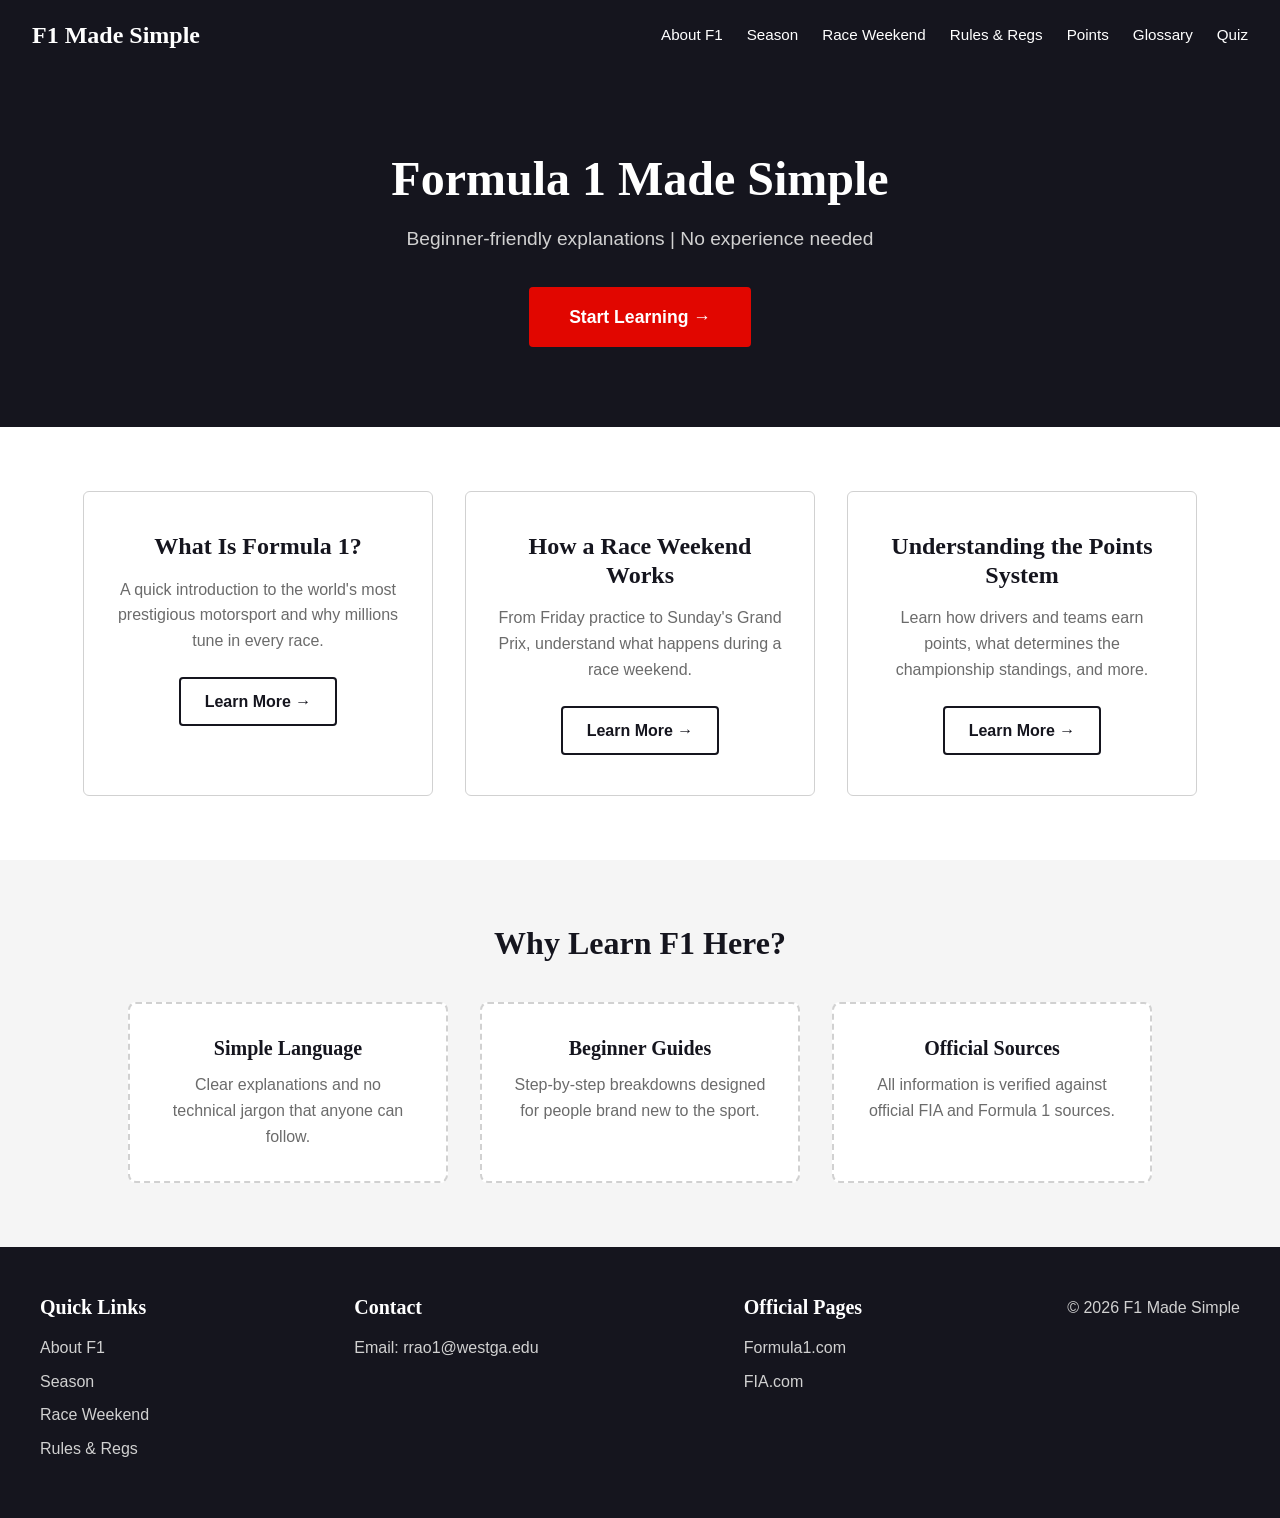
==== index.html @ bdc01662 "Inital Files Upload (Capstone Project Update #1 of 2)" ====
<!DOCTYPE html>
<html lang="en">

<head>
    <meta charset="UTF-8">
    <meta name="viewport" content="width=device-width, initial-scale=1.0">
    <title>F1 Made Simple | Home</title>
    <link rel="stylesheet" href="project.css">
</head>

<body>

    <!-- Navigation Bar -->
    <nav>
        <a href="index.html" class="nav-logo">F1 Made Simple</a>
        <ul>
            <li><a href="about.html">About F1</a></li>
            <li><a href="season.html">Season</a></li>
            <li><a href="raceweekend.html">Race Weekend</a></li>
            <li><a href="rules.html">Rules &amp; Regs</a></li>
            <li><a href="points.html">Points</a></li>
            <li><a href="glossary.html">Glossary</a></li>
            <li><a href="quiz.html">Quiz</a></li>
        </ul>
    </nav>

    <!-- Header -->
    <header class="hero">
        <h1>Formula 1 Made Simple</h1>
        <p>Beginner-friendly explanations | No experience needed</p>
        <a href="about.html" class="btn">Start Learning &rarr;</a>
    </header>

    <!-- Main Content -->
    <main>
        <!-- Section 1: Features -->
        <section class="features">
            <div class="card">
                <h3>What Is Formula 1?</h3>
                <p>A quick introduction to the world's most prestigious motorsport and why millions tune in every race.</p>
                <a href="about.html" class="btn-outline">Learn More &rarr;</a>
            </div>
            <div class="card">
                <h3>How a Race Weekend Works</h3>
                <p>From Friday practice to Sunday's Grand Prix, understand what happens during a race weekend.</p>
                <a href="raceweekend.html" class="btn-outline">Learn More &rarr;</a>
            </div>
            <div class="card">
                <h3>Understanding the Points System</h3>
                <p>Learn how drivers and teams earn points, what determines the championship standings, and more.</p>
                <a href="points.html" class="btn-outline">Learn More &rarr;</a>
            </div>
        </section>

        <!-- Section 2: Why learn F1 Here -->
        <section class="why-section">
            <h2>Why Learn F1 Here?</h2>
            <div class="why-cards">
                <div class="why-card">
                    <h4>Simple Language</h4>
                    <p>Clear explanations and no technical jargon that anyone can follow.</p>
                </div>
                <div class="why-card">
                    <h4>Beginner Guides</h4>
                    <p>Step-by-step breakdowns designed for people brand new to the sport.</p>
                </div>
                <div class="why-card">
                    <h4>Official Sources</h4>
                    <p>All information is verified against official FIA and Formula 1 sources.</p>
                </div>
            </div>
        </section>
    </main>
    
    <!-- Footer -->
    <footer>
        <div class="footer-content">
            <div class="footer-col">
                <h4>Quick Links</h4>
                <ul>
                    <li><a href="about.html">About F1</a></li>
                    <li><a href="season.html">Season</a></li>
                    <li><a href="raceweekend.html">Race Weekend</a></li>
                    <li><a href="rules.html">Rules &amp; Regs</a></li>
                </ul>
            </div>
            <div class="footer-col">
                <h4>Contact</h4>
                <p>Email: <a href="mailto:rrao1@westga.edu">rrao1@westga.edu</a></p>
            </div>
            <div class="footer-col">
                <h4>Official Pages</h4>
                <ul>
                    <li><a href="https://www.formula1.com" target="_blank">Formula1.com</a></li>
                    <li><a href="https://www.fia.com" target="_blank">FIA.com</a></li>
                </ul>
            </div>
            <div class="footer-col">
                <p>&copy; 2026 F1 Made Simple</p>
            </div>
        </div>
    </footer>
</body>

</html>
---- project.css ----
:root {
    --f1-red: #E10600;
    --f1-red-dark: #B20000;
    --f1-dark: #15151E;
    --f1-dark-lighter: #1A1A2E;

    --white: #FFFFFF;
    --light-gray: #F5F5F5;
    --medium-gray: #D1D1D1;
    --dark-gray: #6B6B6B;

    --font-heading: Georgia, 'Times New Roman', serif;
    --font-body: 'Segoe UI', Tahoma, Geneva, Verdana, sans-serif;
}

* {
    box-sizing: border-box;
    margin: 0;
    padding: 0;
}

html {
    scroll-behavior: smooth;
    scroll-padding-top: 80px;
}

body {
    font-family: var(--font-body);
    font-size: 16px;
    line-height: 1.6;
    color: var(--f1-dark-lighter);
    background-color: var(--white);
}

h1,
h2,
h3,
h4,
h5,
h6 {
    font-family: var(--font-heading);
    font-weight: 700;
    line-height: 1.2;
    color: var(--f1-dark);
}

h1 {
    font-size: 2.5rem;
}

h2 {
    font-size: 2rem;
}

h3 {
    font-size: 1.5rem;
}

h4 {
    font-size: 1.25rem;
}

p {
    margin-bottom: 1rem;
}

a {
    color: var(--f1-red-dark);
    text-decoration: none;
}

a:hover {
    color: var(--f1-red);
    text-decoration: underline;
}

ul,
ol {
    padding-left: 1.5rem;
}

/*NAV BAR*/

nav {
    display: flex;
    align-items: center;
    justify-content: space-between;
    padding: 1rem 2rem;
    background-color: var(--f1-dark);
    position: sticky;
    top: 0;
    z-index: 100;
}

.nav-logo {
    font-family: var(--font-heading);
    font-size: 1.5rem;
    font-weight: 900;
    color: var(--white);
}

.nav-logo:hover {
    color: var(--f1-red);
    text-decoration: none;
}

nav ul {
    display: flex;
    list-style: none;
    gap: 1.5rem;
    padding: 0;
}

nav ul li a {
    color: var(--white);
    font-weight: 500;
    font-size: 0.95rem;
    padding: 0.5rem 0;
    border-bottom: 2px solid transparent;
    transition: border-color 0.3s, color 0.3s;
}

nav ul li a:hover {
    color: var(--f1-red);
    border-bottom: 2px solid var(--f1-red);
    text-decoration: none;
}

nav ul li a:focus {
    color: var(--f1-red);
    border-bottom: 2px solid var(--f1-red);
    text-decoration: none;
    outline: 2px solid var(--f1-red);
    outline-offset: 2px;
}

/*BUTTONS*/
.btn {
    display: inline-block;
    background-color: var(--f1-red);
    color: var(--white);
    padding: 1rem 2.5rem;
    font-size: 1.1rem;
    font-weight: 700;
    border-radius: 4px;
    transition: background-color 0.3s;
}

.btn:hover {
    background-color: var(--f1-red-dark);
    color: var(--white);
    text-decoration: none;
}

.btn-outline {
    display: inline-block;
    border: 2px solid var(--f1-dark);
    color: var(--f1-dark);
    padding: 0.6rem 1.5rem;
    font-weight: 600;
    border-radius: 4px;
    transition: background-color 0.3s, color 0.3s;
}

.btn-outline:hover {
    background-color: var(--f1-dark);
    color: var(--white);
    text-decoration: none;
}

/*FOOTER*/
footer {
    background-color: var(--f1-dark);
    color: var(--white);
    padding: 3rem 2rem;
}

.footer-content {
    display: flex;
    justify-content: space-between;
    max-width: 1200px;
    margin: 0 auto;
}

.footer-col h4 {
    color: var(--white);
    margin-bottom: 1rem;
}

.footer-col ul {
    list-style: none;
    padding: 0;
}

.footer-col ul li {
    margin-bottom: 0.5rem;
}

.footer-col a {
    color: var(--medium-gray);
}

.footer-col a:hover {
    color: var(--f1-red);
    text-decoration: none;
}

.footer-col p {
    color: var(--medium-gray);
}

/*BREADCRUMB*/
.breadcrumb {
    padding: 1rem 2rem;
    font-size: 0.9rem;
    color: var(--dark-gray);
    background-color: var(--light-gray);
}

.breadcrumb a {
    color: var(--dark-gray);
}

.breadcrumb a:hover {
    color: var(--f1-red);
}

/*CONTENT PAGE HEADER*/
.page-header {
    padding: 2rem 2rem 1rem;
}

.page-header h1 {
    font-size: 2.5rem;
}

/*CONTENT PAGE LAYOUT*/
.content-wrapper {
    display: flex;
    gap: 2rem;
    padding: 2rem;
    max-width: 1200px;
    margin: 0 auto;
}

.content-main {
    flex: 3;
}

.content-sidebar {
    flex: 1;
    align-self: flex-start;
    position: sticky;
    top: 80px;
}

/*SIDEBAR BOXES*/
.sidebar-box {
    border: 1px solid var(--medium-gray);
    border-radius: 6px;
    padding: 1.5rem;
    margin-bottom: 1.5rem;
}

.sidebar-box h4 {
    margin-bottom: 1rem;
    font-size: 1rem;
    text-transform: uppercase;
    letter-spacing: 0.05em;
}

.sidebar-box ul {
    list-style: none;
    padding: 0;
}

.sidebar-box ul li {
    margin-bottom: 0.5rem;
}

.sidebar-box ul li a {
    color: var(--f1-dark-lighter);
    font-size: 0.95rem;
}

.sidebar-box ul li a:hover {
    color: var(--f1-red);
}

/*CALLOUT BOX (Key Facts / Important Rules)*/
.callout {
    background-color: var(--light-gray);
    border-left: 4px solid var(--f1-red);
    padding: 1.5rem;
    margin: 1.5rem 0;
    border-radius: 0 6px 6px 0;
}

.callout h4 {
    margin-bottom: 0.5rem;
}

/*BACK TO TOP BUTTON*/
.back-to-top {
    display: inline-block;
    margin: 2rem 0;
    font-weight: 600;
    color: var(--f1-dark);
}

.back-to-top:hover {
    color: var(--f1-red);
    text-decoration: none;
}

/*HOMEPAGE SPECIFIC STYLES*/

/*HERO SECTION*/
.hero {
    background-color: var(--f1-dark);
    color: var(--white);
    text-align: center;
    padding: 5rem 2rem;
}

.hero h1 {
    color: var(--white);
    font-size: 3rem;
    font-weight: 900;
    margin-bottom: 1rem;
}

.hero p {
    color: var(--medium-gray);
    font-size: 1.2rem;
    margin-bottom: 2rem;
}

.features {
    display: flex;
    justify-content: center;
    gap: 2rem;
    padding: 4rem 2rem;
}

.card {
    flex: 1;
    max-width: 350px;
    text-align: center;
    padding: 2.5rem 2rem;
    border: 1px solid var(--medium-gray);
    border-radius: 6px;
    transition: transform 0.3s, box-shadow 0.3s;
}

.card:hover {
    transform: translateY(-5px);
    box-shadow: 0 8px 20px rgba(0, 0, 0, 0.1);
}

.card h3 {
    margin-bottom: 1rem;
}

.card p {
    color: var(--dark-gray);
    margin-bottom: 1.5rem;
}

/*WHY SECTION*/
.why-section {
    background-color: var(--light-gray);
    text-align: center;
    padding: 4rem 2rem;
}

.why-section h2 {
    margin-bottom: 2.5rem;
}

.why-cards {
    display: flex;
    justify-content: center;
    gap: 2rem;
}

.why-card {
    flex: 1;
    max-width: 320px;
    padding: 2rem;
    border: 2px dashed var(--medium-gray);
    border-radius: 8px;
    background-color: var(--white);
}

.why-card h4 {
    margin-bottom: 0.75rem;
}

.why-card p {
    color: var(--dark-gray);
    margin-bottom: 0;
}

/*TABLE STYLES*/


.table-wrapper {
    overflow-x: auto;
    margin: 1.5rem 0;
}


table {
    width: 100%;
    border-collapse: collapse;
}


caption {
    font-size: 0.9rem;
    color: var(--f1-dark);
    text-align: left;
    padding-bottom: 0.75rem;
}


th {
    background-color: var(--f1-dark);
    color: var(--white);
    font-family: var(--font-heading);
    font-weight: 700;
    font-size: 0.9rem;
    text-transform: uppercase;
    letter-spacing: 0.05em;
    text-align: left;
    padding: 0.75rem 1rem;
}


td {
    padding: 0.65rem 1rem;
    border-bottom: 1px solid var(--medium-gray);
    font-size: 0.95rem;
    color: var(--f1-dark-lighter);
}


tbody tr:nth-child(even) {
    background-color: var(--light-gray);
}


tbody tr:hover {
    background-color: var(--medium-gray);
}


.sprint-row {
    border-left: 4px solid var(--f1-red);
}


.sprint-row td:last-child {
    color: var(--f1-red);
    font-weight: 700;
}

/*QUESTION FORM*/
.quiz-form {
    margin-top: 2.5rem;
}

.quiz-form h2 {
    margin-bottom: 0.5rem;
}

.quiz-form p {
    margin-bottom: 1.5rem;
}

.form-group {
    display: flex;
    flex-direction: column;
    margin-bottom: 1.25rem;
}

.form-group label {
    font-weight: 600;
    margin-bottom: 0.4rem;
    color: var(--f1-dark);
    font-family: var(--font-body);
}

.form-group input,
.form-group select,
.form-group textarea {
    padding: 0.65rem 0.85rem;
    border: 1px solid var(--medium-gray);
    border-radius: 4px;
    font-family: var(--font-body);
    font-size: 1rem;
    color: var(--f1-dark-lighter);
    background-color: var(--white);
    transition: border-color 0.2s;
}

.form-group input:focus,
.form-group select:focus,
.form-group textarea:focus {
    outline: none;
    border-color: var(--f1-red);
}

.form-group textarea {
    resize: vertical;
}

/*RESPONSIVE DESIGN*/
@media (max-width: 768px) {
    nav {
        flex-direction: column;
        gap: 1rem;
    }

    nav ul {
        flex-wrap: wrap;
        justify-content: center;
        gap: 0.75rem;
    }

    .hero h1 {
        font-size: 2rem;
    }

    .features {
        flex-direction: column;
        align-items: center;
    }

    .card {
        max-width: 100%;
    }

    .why-cards {
        flex-direction: column;
        align-items: center;
    }

    .why-card {
        max-width: 100%;
    }

    .content-wrapper {
        flex-direction: column;
    }

    .content-sidebar {
        position: static;
    }

    .footer-content {
        flex-direction: column;
        gap: 2rem;
    }
}
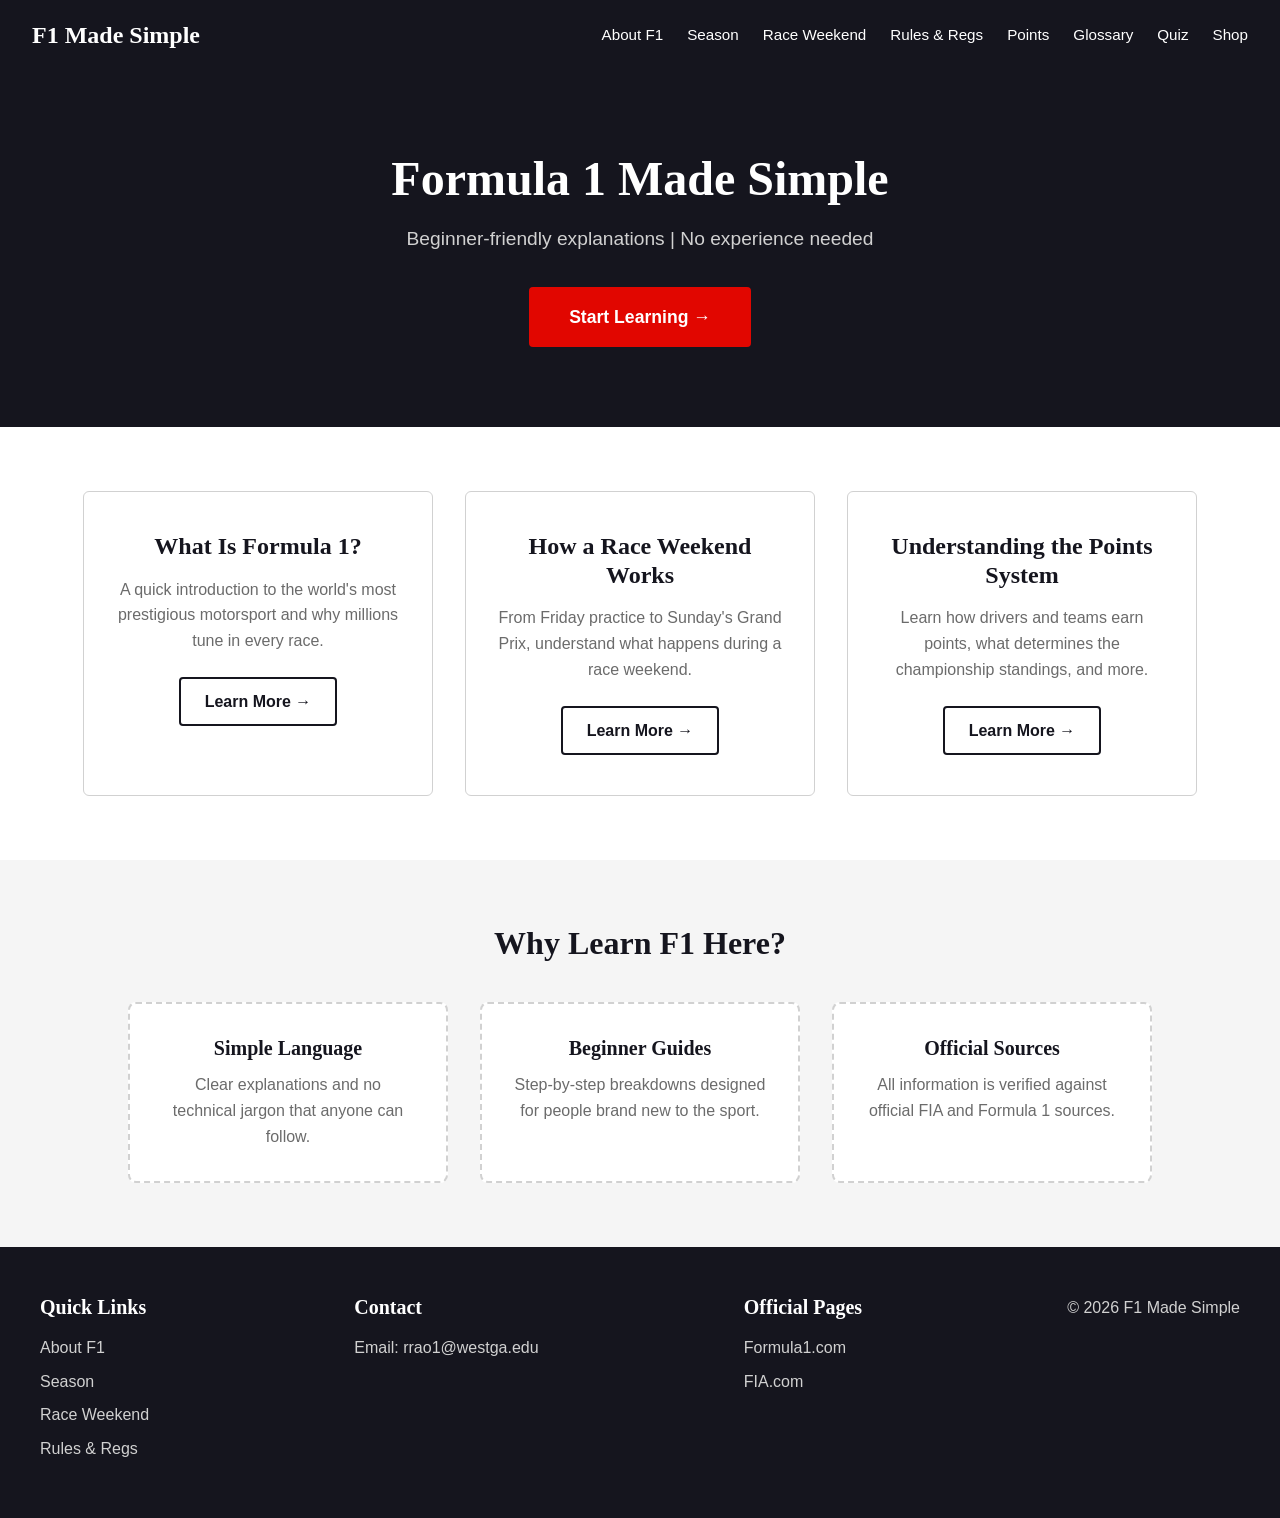
==== commit c376dca7: "Added E-Commerce Component" ====
--- a/index.html
+++ b/index.html
@@ -21,6 +21,7 @@
             <li><a href="points.html">Points</a></li>
             <li><a href="glossary.html">Glossary</a></li>
             <li><a href="quiz.html">Quiz</a></li>
+            <li><a href="products.html">Shop</a></li>
         </ul>
     </nav>
 
--- a/project.css
+++ b/project.css
@@ -516,6 +516,245 @@
     resize: vertical;
 }
 
+
+
+/*GLOSSARY WIDGET*/
+
+.glossary-details {
+    border: 1px solid var(--medium-gray);
+    border-radius: 4px;
+    margin-bottom: 0.75rem;
+    background-color: var(--white);
+    transition: background-color 0.2s, border-left-width 0.2s;
+}
+
+.glossary-details[open] {
+    background-color: var(--light-gray);
+    border-left: 4px solid var(--f1-red);
+}
+
+.glossary-details summary {
+    cursor: pointer;
+    padding: 0.75rem 1rem;
+    font-weight: 700;
+    font-family: var(--font-heading);
+    font-size: 1rem;
+    color: var(--f1-dark);
+    list-style: none;
+    display: flex;
+    align-items: center;
+    justify-content: space-between;
+    user-select: none;
+}
+
+.glossary-details summary::-webkit-details-marker {
+    display: none;
+}
+
+.glossary-details summary::after {
+    content: '+';
+    color: var(--f1-red);
+    font-size: 1.25rem;
+    font-weight: 400;
+    line-height: 1;
+}
+
+.glossary-details[open] summary::after {
+    content: '−';
+}
+
+.glossary-details .term-body {
+    padding: 0 1rem 0.85rem 1rem;
+    margin-bottom: 0;
+    color: var(--f1-dark-lighter);
+}
+
+/* MEDIA */
+
+.media-figure {
+    margin: 1.5rem 0;
+    text-align: center;
+}
+
+.media-figure img {
+    max-width: 100%;
+    height: auto;
+    border-radius: 6px;
+    display: block;
+    margin: 0 auto;
+}
+
+.media-figure figcaption {
+    font-size: 0.85rem;
+    color: var(--dark-gray);
+    margin-top: 0.5rem;
+    font-style: italic;
+}
+
+
+/*SHOP*/
+
+.products-grid {
+    display: flex;
+    gap: 2rem;
+    margin: 2rem 0;
+    flex-wrap: wrap;
+}
+
+.product-card {
+    flex: 1;
+    min-width: 260px;
+    max-width: 400px;
+    border: 1px solid var(--medium-gray);
+    border-radius: 6px;
+    overflow: hidden;
+    transition: transform 0.3s, box-shadow 0.3s;
+}
+
+.product-card:hover {
+    transform: translateY(-5px);
+    box-shadow: 0 8px 20px rgba(0, 0, 0, 0.12);
+}
+
+.product-image {
+    background-color: var(--f1-dark);
+    height: 200px;
+    display: flex;
+    align-items: center;
+    justify-content: center;
+}
+
+.product-image-label {
+    color: var(--white);
+    font-family: var(--font-heading);
+    font-size: 1.1rem;
+    font-weight: 700;
+    letter-spacing: 0.05em;
+    text-align: center;
+    padding: 1rem;
+    border: 2px solid var(--f1-red);
+    border-radius: 4px;
+}
+
+.product-image-label span {
+    display: block;
+    color: var(--f1-red);
+    font-size: 2rem;
+    margin-bottom: 0.5rem;
+}
+
+.product-body {
+    padding: 1.5rem;
+}
+
+.product-body h3 {
+    margin-bottom: 0.5rem;
+}
+
+.product-body p {
+    color: var(--dark-gray);
+    font-size: 0.95rem;
+    margin-bottom: 1rem;
+}
+
+.product-meta {
+    display: flex;
+    align-items: center;
+    justify-content: space-between;
+    margin-bottom: 1.25rem;
+}
+
+.product-price {
+    font-family: var(--font-heading);
+    font-size: 1.75rem;
+    font-weight: 700;
+    color: var(--f1-dark);
+}
+
+.product-badge {
+    background-color: var(--light-gray);
+    color: var(--dark-gray);
+    font-size: 0.8rem;
+    font-weight: 600;
+    padding: 0.3rem 0.75rem;
+    border-radius: 20px;
+    text-transform: uppercase;
+    letter-spacing: 0.04em;
+}
+
+.btn-cart {
+    display: inline-block;
+    width: 100%;
+    text-align: center;
+    background-color: var(--f1-red);
+    color: var(--white);
+    padding: 0.85rem 1.5rem;
+    font-size: 1rem;
+    font-weight: 700;
+    border-radius: 4px;
+    border: none;
+    cursor: pointer;
+    font-family: var(--font-body);
+    transition: background-color 0.3s;
+}
+
+.btn-cart:hover {
+    background-color: var(--f1-red-dark);
+    color: var(--white);
+    text-decoration: none;
+}
+
+.cart-notice {
+    background-color: var(--f1-dark);
+    color: var(--white);
+    padding: 0.85rem 1.5rem;
+    border-radius: 4px;
+    font-size: 0.9rem;
+    margin: 1.5rem 0;
+    display: flex;
+    align-items: center;
+    gap: 0.75rem;
+}
+
+.cart-notice strong {
+    color: var(--f1-red);
+}
+
+.view-cart-btn {
+    margin-left: auto;
+    background: none;
+    border: 1px solid var(--medium-gray);
+    color: var(--white);
+    padding: 0.4rem 1rem;
+    border-radius: 4px;
+    cursor: pointer;
+    font-family: var(--font-body);
+    font-size: 0.9rem;
+    transition: background-color 0.2s;
+}
+
+.view-cart-btn:hover {
+    background-color: rgba(255, 255, 255, 0.1);
+}
+
+.cart-sidebar-note {
+    font-size: 0.9rem;
+    color: var(--dark-gray);
+    margin-bottom: 1rem;
+}
+
+.btn-view-cart {
+    border: none;
+    cursor: pointer;
+    font-family: var(--font-body);
+    width: 100%;
+    text-align: center;
+}
+
+.section-shipping {
+    margin-top: 2.5rem;
+}
+
 /*RESPONSIVE DESIGN*/
 @media (max-width: 768px) {
     nav {
@@ -563,4 +802,5 @@
         flex-direction: column;
         gap: 2rem;
     }
+
 }
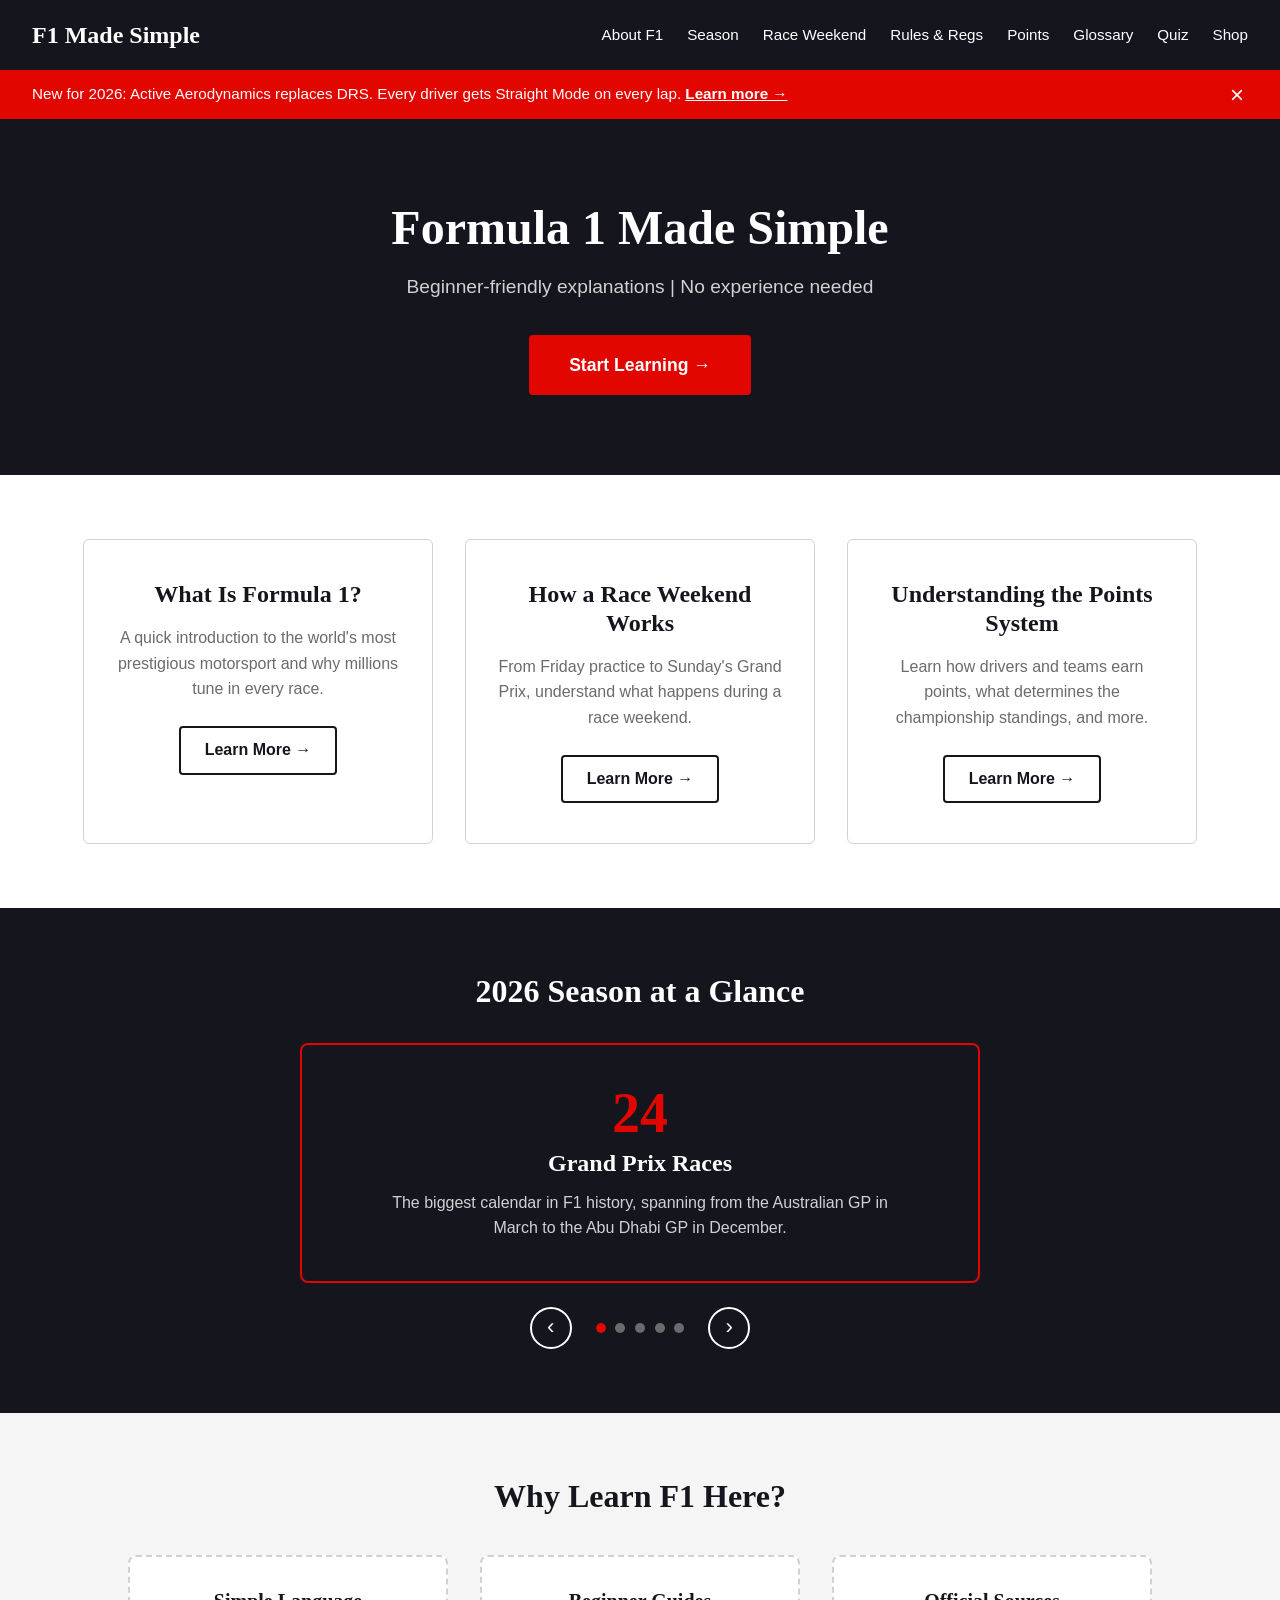
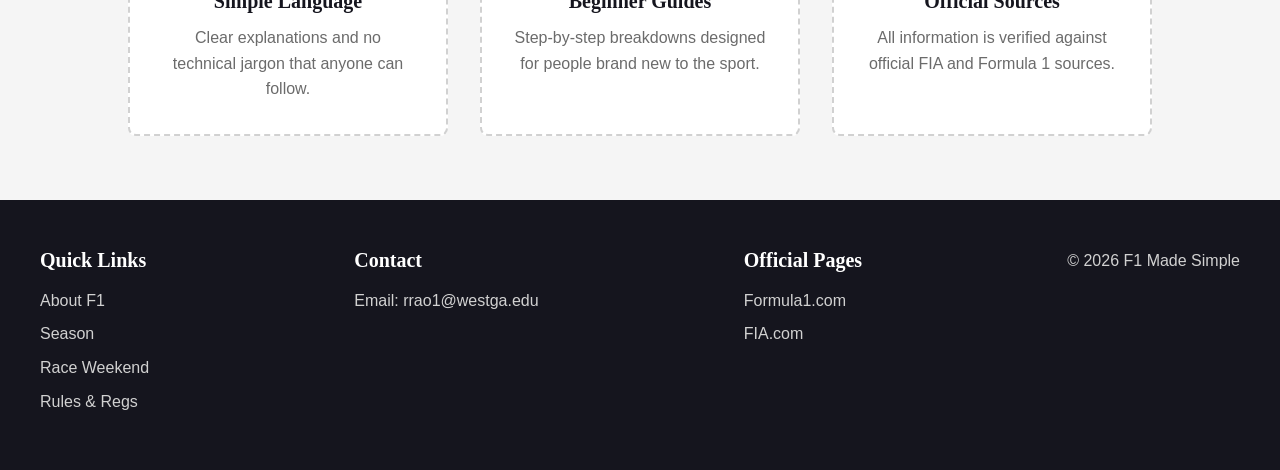
==== commit cc5e9f0d: "Interactivity with JavaScript and JQuery" ====
--- a/index.html
+++ b/index.html
@@ -24,6 +24,12 @@
             <li><a href="products.html">Shop</a></li>
         </ul>
     </nav>
+
+    <!-- Alert Banner (JavaScript dismiss) -->
+    <div id="alert-banner" class="alert-banner">
+        <span>New for 2026: Active Aerodynamics replaces DRS. Every driver gets Straight Mode on every lap. <a href="rules.html">Learn more &rarr;</a></span>
+        <button id="dismiss-alert" class="alert-banner-dismiss" aria-label="Dismiss">&times;</button>
+    </div>
 
     <!-- Header -->
     <header class="hero">
@@ -53,7 +59,50 @@
             </div>
         </section>
 
-        <!-- Section 2: Why learn F1 Here -->
+        <!-- Section 2: 2026 Season Slideshow -->
+        <section class="facts-slider">
+            <h2>2026 Season at a Glance</h2>
+            <div class="slider-container">
+                <div class="slide active">
+                    <div class="slide-number">24</div>
+                    <h3>Grand Prix Races</h3>
+                    <p>The biggest calendar in F1 history, spanning from the Australian GP in March to the Abu Dhabi GP in December.</p>
+                </div>
+                <div class="slide">
+                    <div class="slide-number">11</div>
+                    <h3>Teams on the Grid</h3>
+                    <p>Cadillac joins as the 11th constructor. This is the first new team to enter Formula 1 since Haas debuted in 2016.</p>
+                </div>
+                <div class="slide">
+                    <div class="slide-number">New</div>
+                    <h3>Active Aerodynamics</h3>
+                    <p>Movable wing elements replace DRS. Every driver gets Straight Mode automatically, no gap to the car ahead required.</p>
+                </div>
+                <div class="slide">
+                    <div class="slide-number">6</div>
+                    <h3>Sprint Weekends</h3>
+                    <p>Six events feature a Saturday Sprint race: China, Miami, Canada, Great Britain, Netherlands, and Singapore.</p>
+                </div>
+                <div class="slide">
+                    <div class="slide-number">50%</div>
+                    <h3>Electric Power</h3>
+                    <p>The MGU-K was tripled to 350 kW, making each car's power unit roughly half electric, half combustion.</p>
+                </div>
+            </div>
+            <div class="slider-nav">
+                <button class="slider-btn" id="slider-prev" aria-label="Previous slide">&#8249;</button>
+                <div class="slider-dots">
+                    <span class="dot active"></span>
+                    <span class="dot"></span>
+                    <span class="dot"></span>
+                    <span class="dot"></span>
+                    <span class="dot"></span>
+                </div>
+                <button class="slider-btn" id="slider-next" aria-label="Next slide">&#8250;</button>
+            </div>
+        </section>
+
+        <!-- Section 3: Why learn F1 Here -->
         <section class="why-section">
             <h2>Why Learn F1 Here?</h2>
             <div class="why-cards">
@@ -101,6 +150,9 @@
             </div>
         </div>
     </footer>
+    <!-- jQuery (for slideshow) -->
+    <script src="https://code.jquery.com/jquery-3.7.1.min.js"></script>
+    <script src="project.js"></script>
 </body>
 
 </html>
--- a/project.css
+++ b/project.css
@@ -755,6 +755,288 @@
     margin-top: 2.5rem;
 }
 
+/* ALERT BANNER */
+.alert-banner {
+    background-color: var(--f1-red);
+    color: var(--white);
+    padding: 0.75rem 2rem;
+    display: flex;
+    align-items: center;
+    justify-content: space-between;
+    font-size: 0.95rem;
+    font-weight: 500;
+}
+
+.alert-banner a {
+    color: var(--white);
+    font-weight: 700;
+    text-decoration: underline;
+}
+
+.alert-banner-dismiss {
+    background: none;
+    border: none;
+    color: var(--white);
+    font-size: 1.5rem;
+    cursor: pointer;
+    padding: 0 0.25rem;
+    line-height: 1;
+    flex-shrink: 0;
+}
+
+.alert-banner-dismiss:hover {
+    opacity: 0.75;
+}
+
+/* FACTS SLIDER */
+.facts-slider {
+    background-color: var(--f1-dark);
+    padding: 4rem 2rem;
+    text-align: center;
+}
+
+.facts-slider h2 {
+    color: var(--white);
+    margin-bottom: 2rem;
+}
+
+.slider-container {
+    max-width: 680px;
+    margin: 0 auto 1.5rem;
+}
+
+.slide {
+    display: none;
+    padding: 2.5rem 2rem;
+    border: 2px solid var(--f1-red);
+    border-radius: 8px;
+    animation: slideIn 0.4s ease;
+}
+
+.slide.active {
+    display: block;
+}
+
+@keyframes slideIn {
+    from { opacity: 0; transform: translateY(8px); }
+    to   { opacity: 1; transform: translateY(0); }
+}
+
+.slide-number {
+    font-family: var(--font-heading);
+    font-size: 3.5rem;
+    font-weight: 900;
+    color: var(--f1-red);
+    line-height: 1;
+    margin-bottom: 0.5rem;
+}
+
+.slide h3 {
+    color: var(--white);
+    font-size: 1.5rem;
+    margin-bottom: 0.75rem;
+}
+
+.slide p {
+    color: var(--medium-gray);
+    font-size: 1rem;
+    margin-bottom: 0;
+    max-width: 500px;
+    margin-left: auto;
+    margin-right: auto;
+}
+
+.slider-nav {
+    display: flex;
+    align-items: center;
+    justify-content: center;
+    gap: 1.5rem;
+    margin-top: 1.5rem;
+}
+
+.slider-btn {
+    background: none;
+    border: 2px solid var(--white);
+    color: var(--white);
+    width: 42px;
+    height: 42px;
+    border-radius: 50%;
+    font-size: 1.4rem;
+    cursor: pointer;
+    transition: background-color 0.25s, border-color 0.25s;
+    display: flex;
+    align-items: center;
+    justify-content: center;
+    line-height: 1;
+}
+
+.slider-btn:hover {
+    background-color: var(--f1-red);
+    border-color: var(--f1-red);
+}
+
+.slider-dots {
+    display: flex;
+    gap: 0.6rem;
+}
+
+.dot {
+    width: 10px;
+    height: 10px;
+    border-radius: 50%;
+    background-color: var(--dark-gray);
+    cursor: pointer;
+    transition: background-color 0.25s;
+}
+
+.dot.active {
+    background-color: var(--f1-red);
+}
+
+/* INTERACTIVE QUIZ */
+.quiz-options {
+    list-style: none;
+    padding: 0;
+    margin-top: 0.75rem;
+}
+
+.quiz-options li {
+    margin-bottom: 0.5rem;
+}
+
+.quiz-options label {
+    display: flex;
+    align-items: center;
+    gap: 0.75rem;
+    cursor: pointer;
+    padding: 0.5rem 0.75rem;
+    border-radius: 4px;
+    border: 1px solid var(--medium-gray);
+    transition: background-color 0.2s;
+}
+
+.quiz-options label:hover {
+    background-color: var(--light-gray);
+}
+
+.quiz-options input[type="radio"] {
+    accent-color: var(--f1-red);
+    width: 18px;
+    height: 18px;
+    cursor: pointer;
+    flex-shrink: 0;
+}
+
+.question-feedback {
+    margin-top: 0.5rem;
+    font-size: 0.9rem;
+    font-weight: 600;
+    padding: 0.4rem 0.75rem;
+    border-radius: 4px;
+    display: none;
+}
+
+.question-feedback.correct {
+    background-color: #d4edda;
+    color: #155724;
+    border: 1px solid #c3e6cb;
+    display: block;
+}
+
+.question-feedback.incorrect {
+    background-color: #f8d7da;
+    color: #721c24;
+    border: 1px solid #f5c6cb;
+    display: block;
+}
+
+.quiz-submit-area {
+    margin: 2rem 0 1rem;
+    text-align: center;
+}
+
+.quiz-score {
+    background-color: var(--f1-dark);
+    color: var(--white);
+    padding: 2rem;
+    border-radius: 6px;
+    text-align: center;
+    margin: 1rem 0 2rem;
+    display: none;
+}
+
+.quiz-score h3 {
+    color: var(--white);
+    margin-bottom: 0.5rem;
+}
+
+.quiz-score p {
+    color: var(--medium-gray);
+    margin-bottom: 0;
+}
+
+.score-num {
+    font-size: 3.5rem;
+    font-weight: 900;
+    color: var(--f1-red);
+    font-family: var(--font-heading);
+    line-height: 1;
+    display: block;
+    margin-bottom: 0.5rem;
+}
+
+/* FORM VALIDATION */
+.field-error {
+    color: #B20000;
+    font-size: 0.85rem;
+    margin-top: 0.3rem;
+    font-weight: 600;
+    display: none;
+}
+
+.form-group input.invalid,
+.form-group textarea.invalid {
+    border-color: var(--f1-red);
+    background-color: #fff5f5;
+}
+
+/* GLOSSARY SEARCH */
+.glossary-search {
+    margin-bottom: 1.75rem;
+}
+
+.glossary-search label {
+    display: block;
+    font-weight: 600;
+    margin-bottom: 0.4rem;
+    color: var(--f1-dark);
+}
+
+.glossary-search input {
+    width: 100%;
+    padding: 0.75rem 1rem;
+    border: 2px solid var(--medium-gray);
+    border-radius: 4px;
+    font-size: 1rem;
+    font-family: var(--font-body);
+    transition: border-color 0.2s;
+}
+
+.glossary-search input:focus {
+    outline: none;
+    border-color: var(--f1-red);
+}
+
+.glossary-no-results {
+    padding: 1.5rem;
+    text-align: center;
+    color: var(--dark-gray);
+    font-style: italic;
+    display: none;
+    border: 1px dashed var(--medium-gray);
+    border-radius: 4px;
+}
+
 /*RESPONSIVE DESIGN*/
 @media (max-width: 768px) {
     nav {
